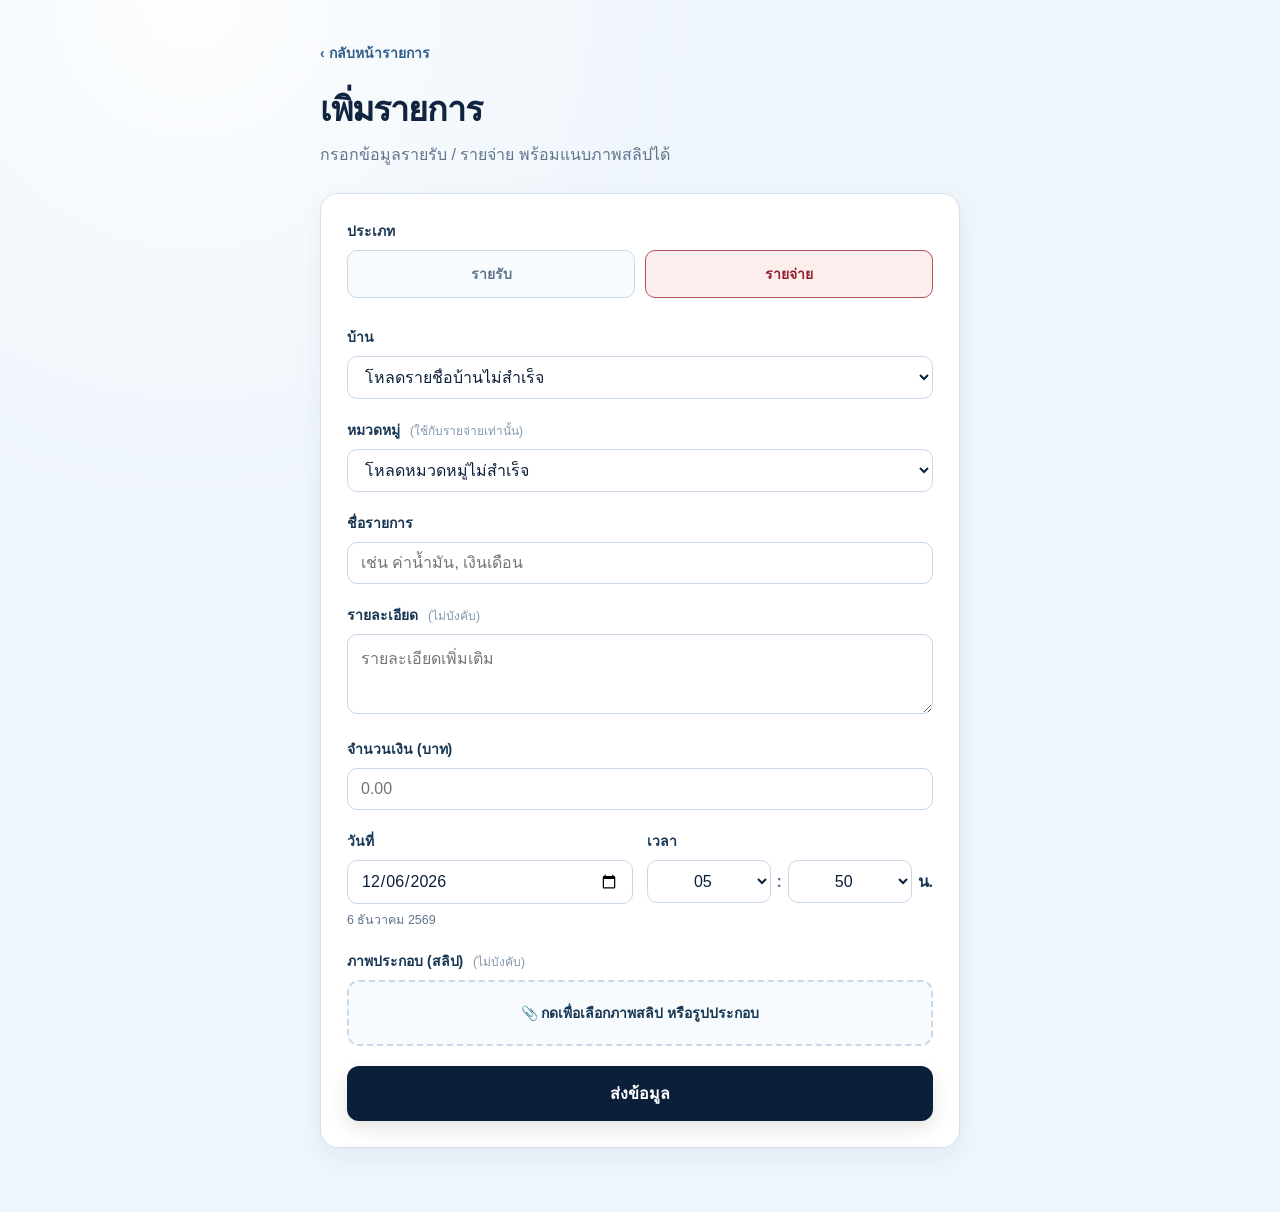
==== form.html @ 685557dc "Add files via upload" ====
<!doctype html>
<html lang="th">
<head>
<meta charset="utf-8">
<meta name="viewport" content="width=device-width, initial-scale=1">
<title>เพิ่มรายการ — รายรับ - รายจ่าย</title>
<style>
* { box-sizing: border-box; }

:root {
  font-family: "Noto Sans Thai", "Tahoma", sans-serif;
  color: #10233f;
}

body {
  margin: 0;
  min-height: 100vh;
  background:
    radial-gradient(circle at 15% 0%, rgba(255,255,255,.85), transparent 32rem),
    #eef5fb;
}

.wrap {
  width: min(640px, calc(100% - 32px));
  margin: 0 auto;
  padding: 42px 0 64px;
}

.back-link {
  display: inline-block;
  margin-bottom: 18px;
  color: #315f8c;
  font-weight: 700;
  text-decoration: none;
  font-size: 14px;
}

.back-link:hover { text-decoration: underline; }

h1 {
  margin: 0 0 6px;
  font-size: clamp(26px, 5vw, 34px);
  letter-spacing: -.03em;
}

.subtitle {
  margin: 0 0 26px;
  color: #60758d;
}

form {
  background: #fff;
  border: 1px solid #d5e2ee;
  border-radius: 18px;
  padding: 26px;
  box-shadow: 0 8px 24px rgba(22, 63, 103, .06);
}

.field {
  margin-bottom: 20px;
}

.field label {
  display: block;
  font-weight: 700;
  font-size: 14px;
  margin-bottom: 8px;
  color: #173653;
}

.field .hint {
  font-weight: 400;
  color: #8397ac;
  font-size: 12px;
  margin-left: 6px;
}

input[type="text"],
input[type="number"],
input[type="date"],
textarea,
select {
  width: 100%;
  border: 1px solid #c9d9e7;
  border-radius: 10px;
  padding: 11px 13px;
  font: inherit;
  color: #0b1f3a;
  background: white;
}

.date-thai-preview {
  margin-top: 6px;
  font-size: 12.5px;
  color: #60758d;
}

.time-select-group {
  display: flex;
  align-items: center;
  gap: 6px;
}

.time-select-group select {
  width: auto;
  flex: 1;
  text-align: center;
}

.time-colon {
  font-weight: 700;
  color: #60758d;
}

.time-suffix {
  font-weight: 700;
  color: #173653;
  white-space: nowrap;
}

textarea {
  resize: vertical;
  min-height: 80px;
}

input:focus, textarea:focus, select:focus {
  outline: 2px solid #8eabc2;
  outline-offset: 1px;
}

.type-toggle {
  display: grid;
  grid-template-columns: 1fr 1fr;
  gap: 10px;
}

.type-toggle input { display: none; }

.type-toggle label {
  display: flex;
  align-items: center;
  justify-content: center;
  border: 1px solid #c9d9e7;
  border-radius: 10px;
  padding: 12px;
  font-weight: 700;
  cursor: pointer;
  color: #60758d;
  background: #f7fbfe;
}

.type-toggle input:checked + label.income-label {
  border-color: #176b9d;
  background: #e6f1f8;
  color: #0b416c;
}

.type-toggle input:checked + label.expense-label {
  border-color: #b14f5f;
  background: #fdeeee;
  color: #92222f;
}

.row-2 {
  display: grid;
  grid-template-columns: 1fr 1fr;
  gap: 14px;
}

.image-drop {
  border: 2px dashed #c9d9e7;
  border-radius: 12px;
  padding: 20px;
  text-align: center;
  cursor: pointer;
  color: #60758d;
  background: #f7fbfe;
}

.image-drop:hover {
  border-color: #8eabc2;
}

.image-drop input { display: none; }

.image-preview-wrap {
  margin-top: 14px;
  position: relative;
  display: none;
}

.image-preview-wrap.show { display: block; }

.image-preview-wrap img {
  width: 100%;
  max-height: 320px;
  object-fit: contain;
  border-radius: 10px;
  background: #eaf3fa;
  border: 1px solid #d5e2ee;
}

.remove-image {
  margin-top: 8px;
  border: 1px solid #f0b8b8;
  border-radius: 8px;
  padding: 7px 12px;
  background: white;
  color: #b4232f;
  cursor: pointer;
  font-weight: 700;
  font-size: 13px;
}

.field-error {
  color: #b4232f;
  font-size: 13px;
  margin-top: 6px;
  display: none;
}

.field-error.show { display: block; }

.submit-button {
  width: 100%;
  border: 0;
  border-radius: 12px;
  padding: 15px;
  background: #0b1f3a;
  color: white;
  font-weight: 700;
  font-size: 16px;
  cursor: pointer;
  box-shadow: 0 7px 18px rgba(35,31,25,.12);
}

.submit-button:disabled {
  opacity: .6;
  cursor: not-allowed;
}

.form-message {
  margin-top: 16px;
  padding: 13px 15px;
  border-radius: 10px;
  font-size: 14px;
  display: none;
}

.form-message.show { display: block; }

.form-message.success {
  background: #e9f7ee;
  border: 1px solid #b6e3c6;
  color: #1c6b3a;
}

.form-message.error {
  background: #fdeeee;
  border: 1px solid #f5bcbc;
  color: #92222f;
}

select#category:disabled {
  color: #9fb1c2;
}
</style>
</head>
<body>
  <main class="wrap">
    <a class="back-link" href="index.html">‹ กลับหน้ารายการ</a>
    <h1>เพิ่มรายการ</h1>
    <p class="subtitle">กรอกข้อมูลรายรับ / รายจ่าย พร้อมแนบภาพสลิปได้</p>

    <form id="entryForm" novalidate>
      <div class="field">
        <label>ประเภท</label>
        <div class="type-toggle">
          <input type="radio" name="type" id="typeIncome" value="income">
          <label class="income-label" for="typeIncome">รายรับ</label>
          <input type="radio" name="type" id="typeExpense" value="expense" checked>
          <label class="expense-label" for="typeExpense">รายจ่าย</label>
        </div>
      </div>

      <div class="field">
        <label for="location">บ้าน</label>
        <select id="location" name="location">
          <option value="">กำลังโหลดรายชื่อบ้าน...</option>
        </select>
        <div class="field-error" id="locationError">กรุณาเลือกบ้าน</div>
      </div>

      <div class="field" id="categoryField">
        <label for="category">หมวดหมู่ <span class="hint">(ใช้กับรายจ่ายเท่านั้น)</span></label>
        <select id="category" name="category">
          <option value="">กำลังโหลดหมวดหมู่...</option>
        </select>
        <div class="field-error" id="categoryError">กรุณาเลือกหมวดหมู่</div>
      </div>

      <div class="field">
        <label for="title">ชื่อรายการ</label>
        <input type="text" id="title" name="title" placeholder="เช่น ค่าน้ำมัน, เงินเดือน">
        <div class="field-error" id="titleError">กรุณากรอกชื่อรายการ</div>
      </div>

      <div class="field">
        <label for="detail">รายละเอียด <span class="hint">(ไม่บังคับ)</span></label>
        <textarea id="detail" name="detail" placeholder="รายละเอียดเพิ่มเติม"></textarea>
      </div>

      <div class="field">
        <label for="amount">จำนวนเงิน (บาท)</label>
        <input type="number" id="amount" name="amount" min="0" step="0.01" placeholder="0.00">
        <div class="field-error" id="amountError">กรุณากรอกจำนวนเงินให้มากกว่า 0</div>
      </div>

      <div class="field row-2">
        <div>
          <label for="date">วันที่</label>
          <input type="date" id="date" name="date">
          <div class="date-thai-preview" id="dateThaiPreview"></div>
          <div class="field-error" id="dateError">กรุณาเลือกวันที่</div>
        </div>
        <div>
          <label for="timeHour">เวลา</label>
          <div class="time-select-group">
            <select id="timeHour" aria-label="ชั่วโมง"></select>
            <span class="time-colon">:</span>
            <select id="timeMinute" aria-label="นาที"></select>
            <span class="time-suffix">น.</span>
          </div>
          <div class="field-error" id="timeError">กรุณาเลือกเวลา</div>
        </div>
      </div>

      <div class="field">
        <label>ภาพประกอบ (สลิป) <span class="hint">(ไม่บังคับ)</span></label>
        <label class="image-drop" for="imageInput">
          📎 กดเพื่อเลือกภาพสลิป หรือรูปประกอบ
          <input type="file" id="imageInput" accept="image/*">
        </label>
        <div class="image-preview-wrap" id="imagePreviewWrap">
          <img id="imagePreview" src="" alt="ตัวอย่างภาพสลิปที่แนบ">
          <button type="button" class="remove-image" id="removeImageButton">ลบภาพนี้</button>
        </div>
      </div>

      <button type="submit" class="submit-button" id="submitButton">ส่งข้อมูล</button>

      <div class="form-message success" id="successMessage">
        บันทึกรายการเรียบร้อยแล้ว ✅ <a href="index.html">กลับไปดูรายการ</a>
      </div>
      <div class="form-message error" id="errorMessage">
        บันทึกไม่สำเร็จ กรุณาลองใหม่อีกครั้ง
      </div>
    </form>
  </main>

  <script>
function normalizeLocation(value){
  const text=String(value??"").trim().replace(/\s+/g," ");
  if(!text)return "";
  const compact=text.replace(/\s/g,"");
  if(compact==="บ้าน1")return "บ้าน 1";
  if(compact==="บ้าน2")return "บ้าน 2";
  return text;
}

/*
  ====== ตั้งค่าการเชื่อมต่อ ======
  โหลดข้อมูลและส่งรายการผ่าน Google Apps Script Web App
*/
const APPS_SCRIPT_URL = "https://script.google.com/macros/s/AKfycby1sjPJMsU24E-DNbBNWcezr7LhGLc2kLM4KOGnc9pw9CpC_PWTIIcjl0B0MWNKdUrfDw/exec";

const form=document.querySelector("#entryForm");
const categorySelect=document.querySelector("#category");
const categoryField=document.querySelector("#categoryField");
const titleInput=document.querySelector("#title");
const detailInput=document.querySelector("#detail");
const amountInput=document.querySelector("#amount");
const locationInput=document.querySelector("#location");
const dateInput=document.querySelector("#date");
const timeHour=document.querySelector("#timeHour");
const timeMinute=document.querySelector("#timeMinute");
const dateThaiPreview=document.querySelector("#dateThaiPreview");
const imageInput=document.querySelector("#imageInput");
const imagePreviewWrap=document.querySelector("#imagePreviewWrap");
const imagePreview=document.querySelector("#imagePreview");
const removeImageButton=document.querySelector("#removeImageButton");
const submitButton=document.querySelector("#submitButton");
const successMessage=document.querySelector("#successMessage");
const errorMessage=document.querySelector("#errorMessage");

let selectedImageBase64="";
let selectedImageName="";

const thaiMonths=["มกราคม","กุมภาพันธ์","มีนาคม","เมษายน","พฤษภาคม","มิถุนายน","กรกฎาคม","สิงหาคม","กันยายน","ตุลาคม","พฤศจิกายน","ธันวาคม"];
function updateDateThaiPreview(){
  if(!dateInput.value){dateThaiPreview.textContent="";return;}
  const [y,m,d]=dateInput.value.split("-").map(Number);
  const buddhistYear=y+543;
  dateThaiPreview.textContent=`${d} ${thaiMonths[m-1]} ${buddhistYear}`;
}
dateInput.addEventListener("change",updateDateThaiPreview);

(function populateTimeSelects(){
  const pad=n=>String(n).padStart(2,"0");
  for(let h=0;h<24;h++){
    timeHour.insertAdjacentHTML("beforeend",`<option value="${pad(h)}">${pad(h)}</option>`);
  }
  for(let m=0;m<60;m++){
    timeMinute.insertAdjacentHTML("beforeend",`<option value="${pad(m)}">${pad(m)}</option>`);
  }
})();

// ตั้งค่าเริ่มต้นวันที่/เวลาเป็นเวลาประเทศไทยโดยตรง
// ใช้ Asia/Bangkok เพื่อไม่พึ่ง timezone ของอุปกรณ์ และไม่แปลง UTC ซ้ำ
function getBangkokDateTimeParts(){
  const parts=new Intl.DateTimeFormat("en-CA",{
    timeZone:"Asia/Bangkok",
    year:"numeric",month:"2-digit",day:"2-digit",
    hour:"2-digit",minute:"2-digit",hour12:false
  }).formatToParts(new Date());
  const get=k=>parts.find(p=>p.type===k)?.value||"";
  return {year:get("year"),month:get("month"),day:get("day"),hour:get("hour"),minute:get("minute")};
}

function setDefaultDateTime(){
  const now=getBangkokDateTimeParts();
  dateInput.value=`${now.year}-${now.month}-${now.day}`;
  timeHour.value=now.hour;
  timeMinute.value=now.minute;
  updateDateThaiPreview();
}

setDefaultDateTime();

// โหลดหมวดหมู่จาก Data source เดียวกับหน้ารายการ เพื่อให้ตรงกันเสมอ
async function loadDataSource(){
  try{
    const res=await fetch(APPS_SCRIPT_URL);
    const data=await res.json();

    const categories=data.categories||[];
    categorySelect.innerHTML=categories.length
      ? categories.map(c=>`<option value="${c}">${c}</option>`).join("")
      : `<option value="">ยังไม่มีหมวดหมู่</option>`;

    const locations=[...new Set(["บ้าน 1","บ้าน 2",...(data.locations||[])].filter(Boolean))];
    locationInput.innerHTML=`<option value="">เลือกบ้าน</option>` +
      locations.map(name=>`<option value="${String(name).replace(/"/g,"&quot;")}">${String(name).replace(/&/g,"&amp;").replace(/</g,"&lt;").replace(/>/g,"&gt;")}</option>`).join("");
    if(locations.includes("บ้าน 1")) locationInput.value="บ้าน 1";
  }catch(err){
    categorySelect.innerHTML=`<option value="">โหลดหมวดหมู่ไม่สำเร็จ</option>`;
    locationInput.innerHTML=`<option value="">โหลดรายชื่อบ้านไม่สำเร็จ</option>`;
  }
}
loadDataSource();

// หมวดหมู่ใช้เฉพาะรายจ่าย (ตาม spec: รายรับไม่แยกตามหมวดหมู่)
function updateCategoryVisibility(){
  const isIncome=document.querySelector('input[name="type"]:checked').value==="income";
  categoryField.style.display=isIncome?"none":"block";
}
document.querySelectorAll('input[name="type"]').forEach(r=>r.addEventListener("change",updateCategoryVisibility));
updateCategoryVisibility();

// แปลงไฟล์ภาพที่เลือกเป็น base64 เพื่อส่งไปเก็บที่ Google Drive ผ่าน Apps Script
imageInput.addEventListener("change",()=>{
  const file=imageInput.files[0];
  if(!file)return;

  if(file.size > 5*1024*1024){
    alert("ไฟล์ภาพใหญ่เกินไป (จำกัด 5MB)");
    imageInput.value="";
    return;
  }

  const reader=new FileReader();
  reader.onload=()=>{
    selectedImageBase64=reader.result; // data:image/...;base64,....
    selectedImageName=file.name;
    imagePreview.src=selectedImageBase64;
    imagePreviewWrap.classList.add("show");
  };
  reader.readAsDataURL(file);
});

removeImageButton.addEventListener("click",()=>{
  selectedImageBase64="";
  selectedImageName="";
  imageInput.value="";
  imagePreviewWrap.classList.remove("show");
});

function clearFieldErrors(){
  document.querySelectorAll(".field-error").forEach(el=>el.classList.remove("show"));
}

function validate(){
  clearFieldErrors();
  let valid=true;
  const isIncome=document.querySelector('input[name="type"]:checked').value==="income";

  if(!isIncome && !categorySelect.value){
    document.querySelector("#categoryError").classList.add("show");
    valid=false;
  }
  if(!locationInput.value.trim()){
    document.querySelector("#locationError").classList.add("show");
    valid=false;
  }

  if(!titleInput.value.trim()){
    document.querySelector("#titleError").classList.add("show");
    valid=false;
  }
  if(!amountInput.value || Number(amountInput.value) <= 0){
    document.querySelector("#amountError").classList.add("show");
    valid=false;
  }
  if(!dateInput.value){
    document.querySelector("#dateError").classList.add("show");
    valid=false;
  }
  if(!timeHour.value || !timeMinute.value){
    document.querySelector("#timeError").classList.add("show");
    valid=false;
  }
  return valid;
}

form.addEventListener("submit",async(e)=>{
  e.preventDefault();
  successMessage.classList.remove("show");
  errorMessage.classList.remove("show");

  if(!validate())return;

  const isIncome=document.querySelector('input[name="type"]:checked').value==="income";
  const payload={
    action:"addTransaction",
    type:isIncome?"income":"expense",
    category:isIncome?"":categorySelect.value,
    location:normalizeLocation(locationInput.value),
    title:titleInput.value.trim(),
    detail:detailInput.value.trim(),
    amount:Number(amountInput.value),
    datetime:`${dateInput.value}T${timeHour.value}:${timeMinute.value}:00`,
    imageBase64:selectedImageBase64,
    imageName:selectedImageName
  };

  submitButton.disabled=true;
  submitButton.textContent="กำลังบันทึก...";

  try{
    // ใช้ text/plain เพื่อเลี่ยง CORS preflight ที่ Apps Script ไม่รองรับ
    const res=await fetch(APPS_SCRIPT_URL,{
      method:"POST",
      headers:{"Content-Type":"text/plain;charset=utf-8"},
      body:JSON.stringify(payload)
    });
    const data=await res.json();
    if(!data.ok) throw new Error(data.error||"บันทึกไม่สำเร็จ");

    successMessage.classList.add("show");
    form.reset();
    setDefaultDateTime();
    selectedImageBase64="";
    selectedImageName="";
    imagePreviewWrap.classList.remove("show");
    updateCategoryVisibility();
  }catch(err){
    errorMessage.textContent="บันทึกไม่สำเร็จ: "+err.message;
    errorMessage.classList.add("show");
  }finally{
    submitButton.disabled=false;
    submitButton.textContent="ส่งข้อมูล";
  }
});
  </script>
</body>
</html>
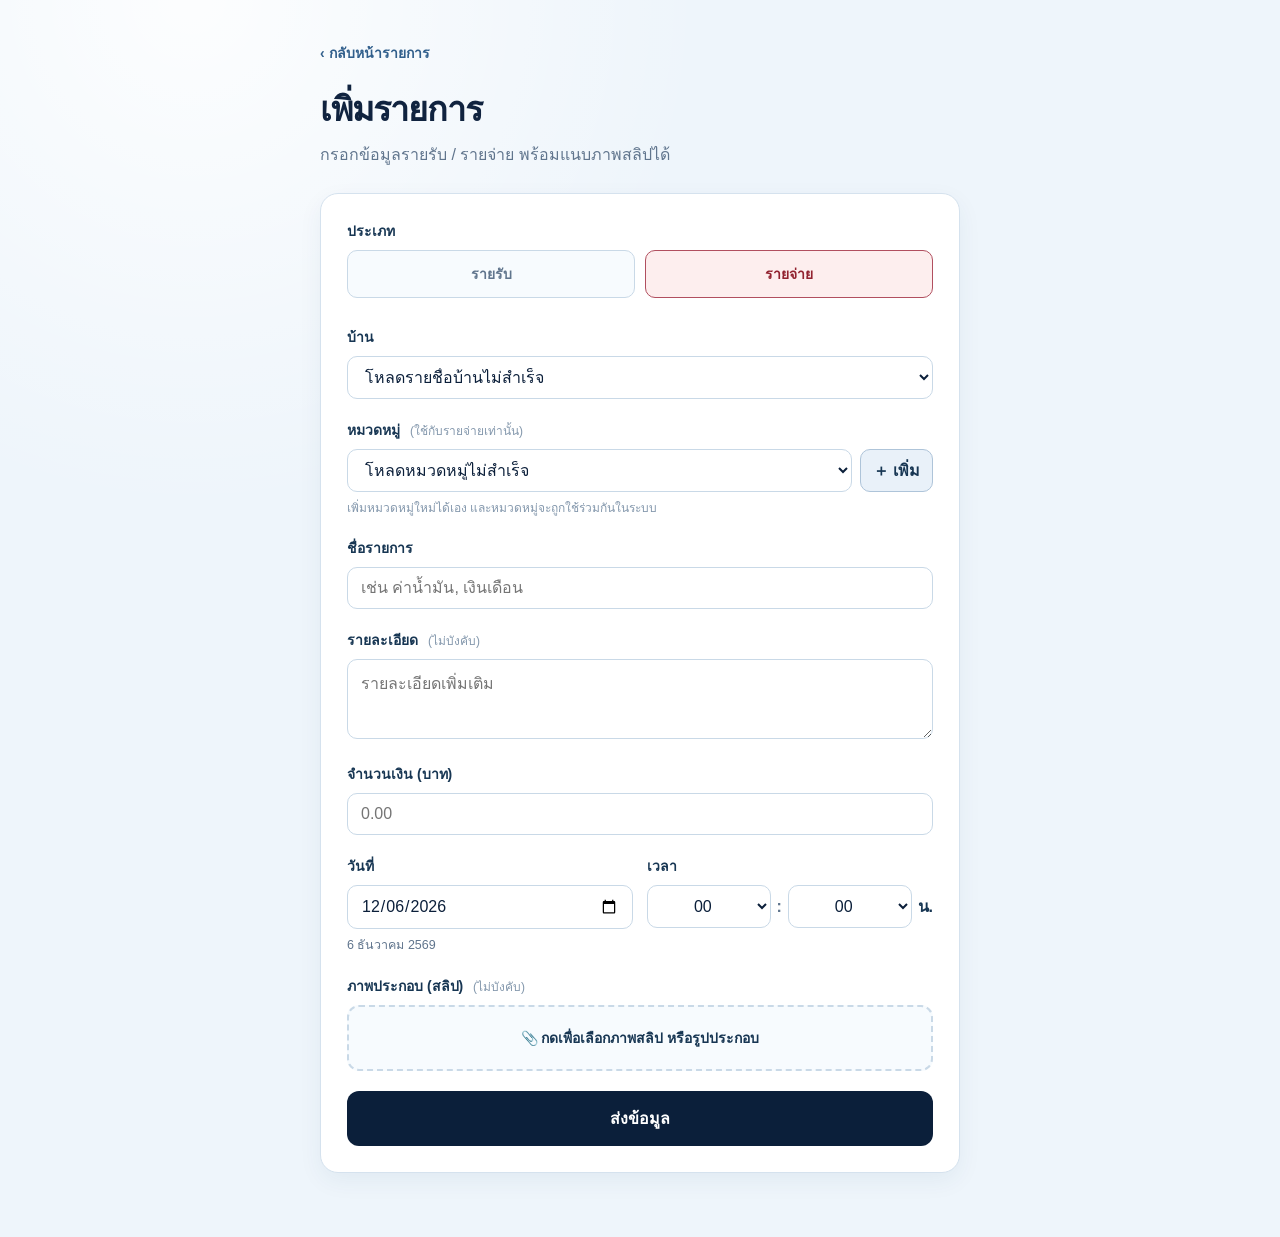
==== commit 0e834bee: "fix task form state and support user-defined categories" ====
--- a/form.html
+++ b/form.html
@@ -5,582 +5,58 @@
 <meta name="viewport" content="width=device-width, initial-scale=1">
 <title>เพิ่มรายการ — รายรับ - รายจ่าย</title>
 <style>
-* { box-sizing: border-box; }
-
-:root {
-  font-family: "Noto Sans Thai", "Tahoma", sans-serif;
-  color: #10233f;
-}
-
-body {
-  margin: 0;
-  min-height: 100vh;
-  background:
-    radial-gradient(circle at 15% 0%, rgba(255,255,255,.85), transparent 32rem),
-    #eef5fb;
-}
-
-.wrap {
-  width: min(640px, calc(100% - 32px));
-  margin: 0 auto;
-  padding: 42px 0 64px;
-}
-
-.back-link {
-  display: inline-block;
-  margin-bottom: 18px;
-  color: #315f8c;
-  font-weight: 700;
-  text-decoration: none;
-  font-size: 14px;
-}
-
-.back-link:hover { text-decoration: underline; }
-
-h1 {
-  margin: 0 0 6px;
-  font-size: clamp(26px, 5vw, 34px);
-  letter-spacing: -.03em;
-}
-
-.subtitle {
-  margin: 0 0 26px;
-  color: #60758d;
-}
-
-form {
-  background: #fff;
-  border: 1px solid #d5e2ee;
-  border-radius: 18px;
-  padding: 26px;
-  box-shadow: 0 8px 24px rgba(22, 63, 103, .06);
-}
-
-.field {
-  margin-bottom: 20px;
-}
-
-.field label {
-  display: block;
-  font-weight: 700;
-  font-size: 14px;
-  margin-bottom: 8px;
-  color: #173653;
-}
-
-.field .hint {
-  font-weight: 400;
-  color: #8397ac;
-  font-size: 12px;
-  margin-left: 6px;
-}
-
-input[type="text"],
-input[type="number"],
-input[type="date"],
-textarea,
-select {
-  width: 100%;
-  border: 1px solid #c9d9e7;
-  border-radius: 10px;
-  padding: 11px 13px;
-  font: inherit;
-  color: #0b1f3a;
-  background: white;
-}
-
-.date-thai-preview {
-  margin-top: 6px;
-  font-size: 12.5px;
-  color: #60758d;
-}
-
-.time-select-group {
-  display: flex;
-  align-items: center;
-  gap: 6px;
-}
-
-.time-select-group select {
-  width: auto;
-  flex: 1;
-  text-align: center;
-}
-
-.time-colon {
-  font-weight: 700;
-  color: #60758d;
-}
-
-.time-suffix {
-  font-weight: 700;
-  color: #173653;
-  white-space: nowrap;
-}
-
-textarea {
-  resize: vertical;
-  min-height: 80px;
-}
-
-input:focus, textarea:focus, select:focus {
-  outline: 2px solid #8eabc2;
-  outline-offset: 1px;
-}
-
-.type-toggle {
-  display: grid;
-  grid-template-columns: 1fr 1fr;
-  gap: 10px;
-}
-
-.type-toggle input { display: none; }
-
-.type-toggle label {
-  display: flex;
-  align-items: center;
-  justify-content: center;
-  border: 1px solid #c9d9e7;
-  border-radius: 10px;
-  padding: 12px;
-  font-weight: 700;
-  cursor: pointer;
-  color: #60758d;
-  background: #f7fbfe;
-}
-
-.type-toggle input:checked + label.income-label {
-  border-color: #176b9d;
-  background: #e6f1f8;
-  color: #0b416c;
-}
-
-.type-toggle input:checked + label.expense-label {
-  border-color: #b14f5f;
-  background: #fdeeee;
-  color: #92222f;
-}
-
-.row-2 {
-  display: grid;
-  grid-template-columns: 1fr 1fr;
-  gap: 14px;
-}
-
-.image-drop {
-  border: 2px dashed #c9d9e7;
-  border-radius: 12px;
-  padding: 20px;
-  text-align: center;
-  cursor: pointer;
-  color: #60758d;
-  background: #f7fbfe;
-}
-
-.image-drop:hover {
-  border-color: #8eabc2;
-}
-
-.image-drop input { display: none; }
-
-.image-preview-wrap {
-  margin-top: 14px;
-  position: relative;
-  display: none;
-}
-
-.image-preview-wrap.show { display: block; }
-
-.image-preview-wrap img {
-  width: 100%;
-  max-height: 320px;
-  object-fit: contain;
-  border-radius: 10px;
-  background: #eaf3fa;
-  border: 1px solid #d5e2ee;
-}
-
-.remove-image {
-  margin-top: 8px;
-  border: 1px solid #f0b8b8;
-  border-radius: 8px;
-  padding: 7px 12px;
-  background: white;
-  color: #b4232f;
-  cursor: pointer;
-  font-weight: 700;
-  font-size: 13px;
-}
-
-.field-error {
-  color: #b4232f;
-  font-size: 13px;
-  margin-top: 6px;
-  display: none;
-}
-
-.field-error.show { display: block; }
-
-.submit-button {
-  width: 100%;
-  border: 0;
-  border-radius: 12px;
-  padding: 15px;
-  background: #0b1f3a;
-  color: white;
-  font-weight: 700;
-  font-size: 16px;
-  cursor: pointer;
-  box-shadow: 0 7px 18px rgba(35,31,25,.12);
-}
-
-.submit-button:disabled {
-  opacity: .6;
-  cursor: not-allowed;
-}
-
-.form-message {
-  margin-top: 16px;
-  padding: 13px 15px;
-  border-radius: 10px;
-  font-size: 14px;
-  display: none;
-}
-
-.form-message.show { display: block; }
-
-.form-message.success {
-  background: #e9f7ee;
-  border: 1px solid #b6e3c6;
-  color: #1c6b3a;
-}
-
-.form-message.error {
-  background: #fdeeee;
-  border: 1px solid #f5bcbc;
-  color: #92222f;
-}
-
-select#category:disabled {
-  color: #9fb1c2;
-}
+*{box-sizing:border-box} :root{font-family:"Noto Sans Thai",Tahoma,sans-serif;color:#10233f} body{margin:0;min-height:100vh;background:radial-gradient(circle at 15% 0%,rgba(255,255,255,.85),transparent 32rem),#eef5fb}.wrap{width:min(640px,calc(100% - 32px));margin:auto;padding:42px 0 64px}.back-link{display:inline-block;margin-bottom:18px;color:#315f8c;font-weight:700;text-decoration:none;font-size:14px}h1{margin:0 0 6px;font-size:clamp(26px,5vw,34px);letter-spacing:-.03em}.subtitle{margin:0 0 26px;color:#60758d}form{background:#fff;border:1px solid #d5e2ee;border-radius:18px;padding:26px;box-shadow:0 8px 24px rgba(22,63,103,.06)}.field{margin-bottom:20px}.field label{display:block;font-weight:700;font-size:14px;margin-bottom:8px;color:#173653}.hint{font-weight:400;color:#8397ac;font-size:12px;margin-left:6px}input[type=text],input[type=number],input[type=date],textarea,select{width:100%;border:1px solid #c9d9e7;border-radius:10px;padding:11px 13px;font:inherit;color:#0b1f3a;background:#fff}input:focus,textarea:focus,select:focus{outline:2px solid #8eabc2;outline-offset:1px}.row-2{display:grid;grid-template-columns:1fr 1fr;gap:14px}.type-toggle{display:grid;grid-template-columns:1fr 1fr;gap:10px}.type-toggle input{display:none}.type-toggle label{display:flex;align-items:center;justify-content:center;border:1px solid #c9d9e7;border-radius:10px;padding:12px;font-weight:700;cursor:pointer;color:#60758d;background:#f7fbfe}.type-toggle input:checked+label.income-label{border-color:#176b9d;background:#e6f1f8;color:#0b416c}.type-toggle input:checked+label.expense-label{border-color:#b14f5f;background:#fdeeee;color:#92222f}.category-controls{display:flex;gap:8px;align-items:stretch}.category-controls select{flex:1}.small-button{border:1px solid #aec4d9;border-radius:10px;padding:0 12px;background:#e9f1f9;color:#173653;font:inherit;font-weight:700;cursor:pointer;white-space:nowrap}.small-button:hover{border-color:#8eabc2}.date-thai-preview{margin-top:6px;font-size:12.5px;color:#60758d}.time-select-group{display:flex;align-items:center;gap:6px}.time-select-group select{width:auto;flex:1;text-align:center}.time-colon{font-weight:700;color:#60758d}.time-suffix{font-weight:700;color:#173653;white-space:nowrap}textarea{resize:vertical;min-height:80px}.image-drop{border:2px dashed #c9d9e7;border-radius:12px;padding:20px;text-align:center;cursor:pointer;color:#60758d;background:#f7fbfe}.image-drop input{display:none}.image-preview-wrap{margin-top:14px;display:none}.image-preview-wrap.show{display:block}.image-preview-wrap img{width:100%;max-height:320px;object-fit:contain;border-radius:10px;background:#eaf3fa;border:1px solid #d5e2ee}.remove-image{margin-top:8px;border:1px solid #f0b8b8;border-radius:8px;padding:7px 12px;background:#fff;color:#b4232f;cursor:pointer;font-weight:700}.field-error{color:#b4232f;font-size:13px;margin-top:6px;display:none}.field-error.show{display:block}.submit-button{width:100%;border:0;border-radius:12px;padding:15px;background:#0b1f3a;color:#fff;font-weight:700;font-size:16px;cursor:pointer}.submit-button:disabled{opacity:.6;cursor:not-allowed}.form-message{margin-top:16px;padding:13px 15px;border-radius:10px;font-size:14px;display:none}.form-message.show{display:block}.form-message.success{background:#e9f7ee;border:1px solid #b6e3c6;color:#1c6b3a}.form-message.error{background:#fdeeee;border:1px solid #f5bcbc;color:#92222f}.loading-note{font-size:12px;color:#8397ac;margin-top:6px}
 </style>
 </head>
 <body>
-  <main class="wrap">
-    <a class="back-link" href="index.html">‹ กลับหน้ารายการ</a>
-    <h1>เพิ่มรายการ</h1>
-    <p class="subtitle">กรอกข้อมูลรายรับ / รายจ่าย พร้อมแนบภาพสลิปได้</p>
-
-    <form id="entryForm" novalidate>
-      <div class="field">
-        <label>ประเภท</label>
-        <div class="type-toggle">
-          <input type="radio" name="type" id="typeIncome" value="income">
-          <label class="income-label" for="typeIncome">รายรับ</label>
-          <input type="radio" name="type" id="typeExpense" value="expense" checked>
-          <label class="expense-label" for="typeExpense">รายจ่าย</label>
-        </div>
-      </div>
-
-      <div class="field">
-        <label for="location">บ้าน</label>
-        <select id="location" name="location">
-          <option value="">กำลังโหลดรายชื่อบ้าน...</option>
-        </select>
-        <div class="field-error" id="locationError">กรุณาเลือกบ้าน</div>
-      </div>
-
-      <div class="field" id="categoryField">
-        <label for="category">หมวดหมู่ <span class="hint">(ใช้กับรายจ่ายเท่านั้น)</span></label>
-        <select id="category" name="category">
-          <option value="">กำลังโหลดหมวดหมู่...</option>
-        </select>
-        <div class="field-error" id="categoryError">กรุณาเลือกหมวดหมู่</div>
-      </div>
-
-      <div class="field">
-        <label for="title">ชื่อรายการ</label>
-        <input type="text" id="title" name="title" placeholder="เช่น ค่าน้ำมัน, เงินเดือน">
-        <div class="field-error" id="titleError">กรุณากรอกชื่อรายการ</div>
-      </div>
-
-      <div class="field">
-        <label for="detail">รายละเอียด <span class="hint">(ไม่บังคับ)</span></label>
-        <textarea id="detail" name="detail" placeholder="รายละเอียดเพิ่มเติม"></textarea>
-      </div>
-
-      <div class="field">
-        <label for="amount">จำนวนเงิน (บาท)</label>
-        <input type="number" id="amount" name="amount" min="0" step="0.01" placeholder="0.00">
-        <div class="field-error" id="amountError">กรุณากรอกจำนวนเงินให้มากกว่า 0</div>
-      </div>
-
-      <div class="field row-2">
-        <div>
-          <label for="date">วันที่</label>
-          <input type="date" id="date" name="date">
-          <div class="date-thai-preview" id="dateThaiPreview"></div>
-          <div class="field-error" id="dateError">กรุณาเลือกวันที่</div>
-        </div>
-        <div>
-          <label for="timeHour">เวลา</label>
-          <div class="time-select-group">
-            <select id="timeHour" aria-label="ชั่วโมง"></select>
-            <span class="time-colon">:</span>
-            <select id="timeMinute" aria-label="นาที"></select>
-            <span class="time-suffix">น.</span>
-          </div>
-          <div class="field-error" id="timeError">กรุณาเลือกเวลา</div>
-        </div>
-      </div>
-
-      <div class="field">
-        <label>ภาพประกอบ (สลิป) <span class="hint">(ไม่บังคับ)</span></label>
-        <label class="image-drop" for="imageInput">
-          📎 กดเพื่อเลือกภาพสลิป หรือรูปประกอบ
-          <input type="file" id="imageInput" accept="image/*">
-        </label>
-        <div class="image-preview-wrap" id="imagePreviewWrap">
-          <img id="imagePreview" src="" alt="ตัวอย่างภาพสลิปที่แนบ">
-          <button type="button" class="remove-image" id="removeImageButton">ลบภาพนี้</button>
-        </div>
-      </div>
-
-      <button type="submit" class="submit-button" id="submitButton">ส่งข้อมูล</button>
-
-      <div class="form-message success" id="successMessage">
-        บันทึกรายการเรียบร้อยแล้ว ✅ <a href="index.html">กลับไปดูรายการ</a>
-      </div>
-      <div class="form-message error" id="errorMessage">
-        บันทึกไม่สำเร็จ กรุณาลองใหม่อีกครั้ง
-      </div>
-    </form>
-  </main>
-
-  <script>
-function normalizeLocation(value){
-  const text=String(value??"").trim().replace(/\s+/g," ");
-  if(!text)return "";
-  const compact=text.replace(/\s/g,"");
-  if(compact==="บ้าน1")return "บ้าน 1";
-  if(compact==="บ้าน2")return "บ้าน 2";
-  return text;
-}
-
-/*
-  ====== ตั้งค่าการเชื่อมต่อ ======
-  โหลดข้อมูลและส่งรายการผ่าน Google Apps Script Web App
-*/
-const APPS_SCRIPT_URL = "https://script.google.com/macros/s/AKfycby1sjPJMsU24E-DNbBNWcezr7LhGLc2kLM4KOGnc9pw9CpC_PWTIIcjl0B0MWNKdUrfDw/exec";
-
-const form=document.querySelector("#entryForm");
-const categorySelect=document.querySelector("#category");
-const categoryField=document.querySelector("#categoryField");
-const titleInput=document.querySelector("#title");
-const detailInput=document.querySelector("#detail");
-const amountInput=document.querySelector("#amount");
-const locationInput=document.querySelector("#location");
-const dateInput=document.querySelector("#date");
-const timeHour=document.querySelector("#timeHour");
-const timeMinute=document.querySelector("#timeMinute");
-const dateThaiPreview=document.querySelector("#dateThaiPreview");
-const imageInput=document.querySelector("#imageInput");
-const imagePreviewWrap=document.querySelector("#imagePreviewWrap");
-const imagePreview=document.querySelector("#imagePreview");
-const removeImageButton=document.querySelector("#removeImageButton");
-const submitButton=document.querySelector("#submitButton");
-const successMessage=document.querySelector("#successMessage");
-const errorMessage=document.querySelector("#errorMessage");
-
-let selectedImageBase64="";
-let selectedImageName="";
-
-const thaiMonths=["มกราคม","กุมภาพันธ์","มีนาคม","เมษายน","พฤษภาคม","มิถุนายน","กรกฎาคม","สิงหาคม","กันยายน","ตุลาคม","พฤศจิกายน","ธันวาคม"];
-function updateDateThaiPreview(){
-  if(!dateInput.value){dateThaiPreview.textContent="";return;}
-  const [y,m,d]=dateInput.value.split("-").map(Number);
-  const buddhistYear=y+543;
-  dateThaiPreview.textContent=`${d} ${thaiMonths[m-1]} ${buddhistYear}`;
-}
-dateInput.addEventListener("change",updateDateThaiPreview);
-
-(function populateTimeSelects(){
-  const pad=n=>String(n).padStart(2,"0");
-  for(let h=0;h<24;h++){
-    timeHour.insertAdjacentHTML("beforeend",`<option value="${pad(h)}">${pad(h)}</option>`);
-  }
-  for(let m=0;m<60;m++){
-    timeMinute.insertAdjacentHTML("beforeend",`<option value="${pad(m)}">${pad(m)}</option>`);
-  }
-})();
-
-// ตั้งค่าเริ่มต้นวันที่/เวลาเป็นเวลาประเทศไทยโดยตรง
-// ใช้ Asia/Bangkok เพื่อไม่พึ่ง timezone ของอุปกรณ์ และไม่แปลง UTC ซ้ำ
-function getBangkokDateTimeParts(){
-  const parts=new Intl.DateTimeFormat("en-CA",{
-    timeZone:"Asia/Bangkok",
-    year:"numeric",month:"2-digit",day:"2-digit",
-    hour:"2-digit",minute:"2-digit",hour12:false
-  }).formatToParts(new Date());
-  const get=k=>parts.find(p=>p.type===k)?.value||"";
-  return {year:get("year"),month:get("month"),day:get("day"),hour:get("hour"),minute:get("minute")};
-}
-
-function setDefaultDateTime(){
-  const now=getBangkokDateTimeParts();
-  dateInput.value=`${now.year}-${now.month}-${now.day}`;
-  timeHour.value=now.hour;
-  timeMinute.value=now.minute;
-  updateDateThaiPreview();
-}
-
-setDefaultDateTime();
-
-// โหลดหมวดหมู่จาก Data source เดียวกับหน้ารายการ เพื่อให้ตรงกันเสมอ
-async function loadDataSource(){
-  try{
-    const res=await fetch(APPS_SCRIPT_URL);
-    const data=await res.json();
-
-    const categories=data.categories||[];
-    categorySelect.innerHTML=categories.length
-      ? categories.map(c=>`<option value="${c}">${c}</option>`).join("")
-      : `<option value="">ยังไม่มีหมวดหมู่</option>`;
-
-    const locations=[...new Set(["บ้าน 1","บ้าน 2",...(data.locations||[])].filter(Boolean))];
-    locationInput.innerHTML=`<option value="">เลือกบ้าน</option>` +
-      locations.map(name=>`<option value="${String(name).replace(/"/g,"&quot;")}">${String(name).replace(/&/g,"&amp;").replace(/</g,"&lt;").replace(/>/g,"&gt;")}</option>`).join("");
-    if(locations.includes("บ้าน 1")) locationInput.value="บ้าน 1";
-  }catch(err){
-    categorySelect.innerHTML=`<option value="">โหลดหมวดหมู่ไม่สำเร็จ</option>`;
-    locationInput.innerHTML=`<option value="">โหลดรายชื่อบ้านไม่สำเร็จ</option>`;
-  }
-}
-loadDataSource();
-
-// หมวดหมู่ใช้เฉพาะรายจ่าย (ตาม spec: รายรับไม่แยกตามหมวดหมู่)
-function updateCategoryVisibility(){
-  const isIncome=document.querySelector('input[name="type"]:checked').value==="income";
-  categoryField.style.display=isIncome?"none":"block";
-}
-document.querySelectorAll('input[name="type"]').forEach(r=>r.addEventListener("change",updateCategoryVisibility));
-updateCategoryVisibility();
-
-// แปลงไฟล์ภาพที่เลือกเป็น base64 เพื่อส่งไปเก็บที่ Google Drive ผ่าน Apps Script
-imageInput.addEventListener("change",()=>{
-  const file=imageInput.files[0];
-  if(!file)return;
-
-  if(file.size > 5*1024*1024){
-    alert("ไฟล์ภาพใหญ่เกินไป (จำกัด 5MB)");
-    imageInput.value="";
-    return;
-  }
-
-  const reader=new FileReader();
-  reader.onload=()=>{
-    selectedImageBase64=reader.result; // data:image/...;base64,....
-    selectedImageName=file.name;
-    imagePreview.src=selectedImageBase64;
-    imagePreviewWrap.classList.add("show");
-  };
-  reader.readAsDataURL(file);
-});
-
-removeImageButton.addEventListener("click",()=>{
-  selectedImageBase64="";
-  selectedImageName="";
-  imageInput.value="";
-  imagePreviewWrap.classList.remove("show");
-});
-
-function clearFieldErrors(){
-  document.querySelectorAll(".field-error").forEach(el=>el.classList.remove("show"));
-}
-
-function validate(){
-  clearFieldErrors();
-  let valid=true;
-  const isIncome=document.querySelector('input[name="type"]:checked').value==="income";
-
-  if(!isIncome && !categorySelect.value){
-    document.querySelector("#categoryError").classList.add("show");
-    valid=false;
-  }
-  if(!locationInput.value.trim()){
-    document.querySelector("#locationError").classList.add("show");
-    valid=false;
-  }
-
-  if(!titleInput.value.trim()){
-    document.querySelector("#titleError").classList.add("show");
-    valid=false;
-  }
-  if(!amountInput.value || Number(amountInput.value) <= 0){
-    document.querySelector("#amountError").classList.add("show");
-    valid=false;
-  }
-  if(!dateInput.value){
-    document.querySelector("#dateError").classList.add("show");
-    valid=false;
-  }
-  if(!timeHour.value || !timeMinute.value){
-    document.querySelector("#timeError").classList.add("show");
-    valid=false;
-  }
-  return valid;
-}
-
-form.addEventListener("submit",async(e)=>{
-  e.preventDefault();
-  successMessage.classList.remove("show");
-  errorMessage.classList.remove("show");
-
-  if(!validate())return;
-
-  const isIncome=document.querySelector('input[name="type"]:checked').value==="income";
-  const payload={
-    action:"addTransaction",
-    type:isIncome?"income":"expense",
-    category:isIncome?"":categorySelect.value,
-    location:normalizeLocation(locationInput.value),
-    title:titleInput.value.trim(),
-    detail:detailInput.value.trim(),
-    amount:Number(amountInput.value),
-    datetime:`${dateInput.value}T${timeHour.value}:${timeMinute.value}:00`,
-    imageBase64:selectedImageBase64,
-    imageName:selectedImageName
-  };
-
-  submitButton.disabled=true;
-  submitButton.textContent="กำลังบันทึก...";
-
-  try{
-    // ใช้ text/plain เพื่อเลี่ยง CORS preflight ที่ Apps Script ไม่รองรับ
-    const res=await fetch(APPS_SCRIPT_URL,{
-      method:"POST",
-      headers:{"Content-Type":"text/plain;charset=utf-8"},
-      body:JSON.stringify(payload)
-    });
-    const data=await res.json();
-    if(!data.ok) throw new Error(data.error||"บันทึกไม่สำเร็จ");
-
-    successMessage.classList.add("show");
-    form.reset();
-    setDefaultDateTime();
-    selectedImageBase64="";
-    selectedImageName="";
-    imagePreviewWrap.classList.remove("show");
-    updateCategoryVisibility();
-  }catch(err){
-    errorMessage.textContent="บันทึกไม่สำเร็จ: "+err.message;
-    errorMessage.classList.add("show");
-  }finally{
-    submitButton.disabled=false;
-    submitButton.textContent="ส่งข้อมูล";
-  }
-});
-  </script>
+<main class="wrap">
+<a class="back-link" href="index.html">‹ กลับหน้ารายการ</a>
+<h1>เพิ่มรายการ</h1>
+<p class="subtitle">กรอกข้อมูลรายรับ / รายจ่าย พร้อมแนบภาพสลิปได้</p>
+<form id="entryForm" novalidate>
+<div class="field"><label>ประเภท</label><div class="type-toggle"><input type="radio" name="type" id="typeIncome" value="income"><label class="income-label" for="typeIncome">รายรับ</label><input type="radio" name="type" id="typeExpense" value="expense" checked><label class="expense-label" for="typeExpense">รายจ่าย</label></div></div>
+<div class="field"><label for="location">บ้าน</label><select id="location" name="location"><option value="">กำลังโหลดรายชื่อบ้าน...</option></select><div class="field-error" id="locationError">กรุณาเลือกบ้าน</div></div>
+<div class="field" id="categoryField"><label for="category">หมวดหมู่ <span class="hint">(ใช้กับรายจ่ายเท่านั้น)</span></label><div class="category-controls"><select id="category" name="category"><option value="">กำลังโหลดหมวดหมู่...</option></select><button type="button" class="small-button" id="addCategoryButton">＋ เพิ่ม</button></div><div class="loading-note">เพิ่มหมวดหมู่ใหม่ได้เอง และหมวดหมู่จะถูกใช้ร่วมกันในระบบ</div><div class="field-error" id="categoryError">กรุณาเลือกหมวดหมู่</div></div>
+<div class="field"><label for="title">ชื่อรายการ</label><input type="text" id="title" name="title" autocomplete="off" placeholder="เช่น ค่าน้ำมัน, เงินเดือน"><div class="field-error" id="titleError">กรุณากรอกชื่อรายการ</div></div>
+<div class="field"><label for="detail">รายละเอียด <span class="hint">(ไม่บังคับ)</span></label><textarea id="detail" name="detail" placeholder="รายละเอียดเพิ่มเติม"></textarea></div>
+<div class="field"><label for="amount">จำนวนเงิน (บาท)</label><input type="number" id="amount" name="amount" min="0" step="0.01" inputmode="decimal" placeholder="0.00"><div class="field-error" id="amountError">กรุณากรอกจำนวนเงินให้มากกว่า 0</div></div>
+<div class="field row-2"><div><label for="date">วันที่</label><input type="date" id="date" name="date"><div class="date-thai-preview" id="dateThaiPreview"></div><div class="field-error" id="dateError">กรุณาเลือกวันที่</div></div><div><label for="timeHour">เวลา</label><div class="time-select-group"><select id="timeHour" aria-label="ชั่วโมง"></select><span class="time-colon">:</span><select id="timeMinute" aria-label="นาที"></select><span class="time-suffix">น.</span></div><div class="field-error" id="timeError">กรุณาเลือกเวลา</div></div></div>
+<div class="field"><label>ภาพประกอบ (สลิป) <span class="hint">(ไม่บังคับ)</span></label><label class="image-drop" for="imageInput">📎 กดเพื่อเลือกภาพสลิป หรือรูปประกอบ<input type="file" id="imageInput" accept="image/*"></label><div class="image-preview-wrap" id="imagePreviewWrap"><img id="imagePreview" src="" alt="ตัวอย่างภาพสลิปที่แนบ"><button type="button" class="remove-image" id="removeImageButton">ลบภาพนี้</button></div></div>
+<button type="submit" class="submit-button" id="submitButton">ส่งข้อมูล</button>
+<div class="form-message success" id="successMessage">บันทึกรายการเรียบร้อยแล้ว ✅ <a href="index.html">กลับไปดูรายการ</a></div>
+<div class="form-message error" id="errorMessage">บันทึกไม่สำเร็จ กรุณาลองใหม่อีกครั้ง</div>
+</form></main>
+<script>
+const APPS_SCRIPT_URL="https://script.google.com/macros/s/AKfycby1sjPJMsU24E-DNbBNWcezr7LhGLc2kLM4KOGnc9pw9CpC_PWTIIcjl0B0MWNKdUrfDw/exec";
+const form=document.querySelector("#entryForm"),categorySelect=document.querySelector("#category"),categoryField=document.querySelector("#categoryField"),titleInput=document.querySelector("#title"),detailInput=document.querySelector("#detail"),amountInput=document.querySelector("#amount"),locationInput=document.querySelector("#location"),dateInput=document.querySelector("#date"),timeHour=document.querySelector("#timeHour"),timeMinute=document.querySelector("#timeMinute"),dateThaiPreview=document.querySelector("#dateThaiPreview"),imageInput=document.querySelector("#imageInput"),imagePreviewWrap=document.querySelector("#imagePreviewWrap"),imagePreview=document.querySelector("#imagePreview"),removeImageButton=document.querySelector("#removeImageButton"),submitButton=document.querySelector("#submitButton"),successMessage=document.querySelector("#successMessage"),errorMessage=document.querySelector("#errorMessage");
+let selectedImageBase64="",selectedImageName="",categories=[],locations=[],dataReady=false;
+const DRAFT_KEY="gpt-task-add-draft-v2",thaiMonths=["มกราคม","กุมภาพันธ์","มีนาคม","เมษายน","พฤษภาคม","มิถุนายน","กรกฎาคม","สิงหาคม","กันยายน","ตุลาคม","พฤศจิกายน","ธันวาคม"];
+function escapeHtml(v){return String(v??"").replace(/&/g,"&amp;").replace(/</g,"&lt;").replace(/>/g,"&gt;").replace(/\"/g,"&quot;").replace(/'/g,"&#039;")}
+function normalizeLocation(v){const t=String(v??"").trim().replace(/\s+/g," ");if(!t)return "";const c=t.replace(/\s/g,"");if(c==="บ้าน1")return "บ้าน 1";if(c==="บ้าน2")return "บ้าน 2";return t}
+function updateDateThaiPreview(){if(!dateInput.value){dateThaiPreview.textContent="";return}const [y,m,d]=dateInput.value.split("-").map(Number);dateThaiPreview.textContent=`${d} ${thaiMonths[m-1]} ${y+543}`}
+(function populateTime(){const pad=n=>String(n).padStart(2,"0");for(let h=0;h<24;h++)timeHour.insertAdjacentHTML("beforeend",`<option value="${pad(h)}">${pad(h)}</option>`);for(let m=0;m<60;m++)timeMinute.insertAdjacentHTML("beforeend",`<option value="${pad(m)}">${pad(m)}</option>`)})();
+function getBangkokParts(){const p=new Intl.DateTimeFormat("en-CA",{timeZone:"Asia/Bangkok",year:"numeric",month:"2-digit",day:"2-digit",hour:"2-digit",minute:"2-digit",hour12:false}).formatToParts(new Date()),get=k=>p.find(x=>x.type===k)?.value||"";return{year:get("year"),month:get("month"),day:get("day"),hour:get("hour"),minute:get("minute")}}
+function setDefaultDateTime(){const n=getBangkokParts();if(!dateInput.value)dateInput.value=`${n.year}-${n.month}-${n.day}`;if(!timeHour.value)timeHour.value=n.hour;if(!timeMinute.value)timeMinute.value=n.minute;updateDateThaiPreview()}
+function snapshotDraft(){return{type:document.querySelector('input[name="type"]:checked')?.value||"expense",location:locationInput.value,category:categorySelect.value,title:titleInput.value,detail:detailInput.value,amount:amountInput.value,date:dateInput.value,hour:timeHour.value,minute:timeMinute.value}}
+function saveDraft(){try{sessionStorage.setItem(DRAFT_KEY,JSON.stringify(snapshotDraft()))}catch(e){}}
+function restoreDraft(){try{const raw=sessionStorage.getItem(DRAFT_KEY);if(!raw)return;const d=JSON.parse(raw);const radio=document.querySelector(`input[name="type"][value="${d.type}"]`);if(radio)radio.checked=true;if(d.title!=null)titleInput.value=d.title;if(d.detail!=null)detailInput.value=d.detail;if(d.amount!=null)amountInput.value=d.amount;if(d.date)dateInput.value=d.date;if(d.hour)timeHour.value=d.hour;if(d.minute)timeMinute.value=d.minute;setDefaultDateTime();updateCategoryVisibility()}catch(e){}}
+function clearDraft(){try{sessionStorage.removeItem(DRAFT_KEY)}catch(e){}}
+function updateCategoryVisibility(){const income=document.querySelector('input[name="type"]:checked')?.value==="income";categoryField.style.display=income?"none":"block"}
+function renderCategories(preferred=""){const old=preferred||categorySelect.value;categorySelect.innerHTML=categories.length?categories.map(c=>`<option value="${escapeHtml(c)}">${escapeHtml(c)}</option>`).join(""):"<option value=\"\">ยังไม่มีหมวดหมู่</option>";if(old&&categories.includes(old))categorySelect.value=old}
+function renderLocations(preferred=""){const old=preferred||locationInput.value;locationInput.innerHTML='<option value="">เลือกบ้าน</option>'+locations.map(n=>`<option value="${escapeHtml(n)}">${escapeHtml(n)}</option>`).join("");if(old&&locations.includes(old))locationInput.value=old;else if(locations.includes("บ้าน 1"))locationInput.value="บ้าน 1"}
+async function loadDataSource(){try{const res=await fetch(APPS_SCRIPT_URL,{cache:"no-store"});if(!res.ok)throw new Error("โหลดข้อมูลไม่สำเร็จ");const data=await res.json();categories=[...new Set((data.categories||[]).map(x=>String(x).trim()).filter(Boolean))];locations=[...new Set(["บ้าน 1","บ้าน 2",...(data.locations||[])].map(normalizeLocation).filter(Boolean))];renderCategories();renderLocations();dataReady=true;restoreDraft()}catch(err){categorySelect.innerHTML='<option value="">โหลดหมวดหมู่ไม่สำเร็จ</option>';locationInput.innerHTML='<option value="">โหลดรายชื่อบ้านไม่สำเร็จ</option>'}}
+function clearFieldErrors(){document.querySelectorAll(".field-error").forEach(x=>x.classList.remove("show"))}
+function validate(){clearFieldErrors();let ok=true,isIncome=document.querySelector('input[name="type"]:checked')?.value==="income";if(!isIncome&&!categorySelect.value){document.querySelector("#categoryError").classList.add("show");ok=false}if(!locationInput.value.trim()){document.querySelector("#locationError").classList.add("show");ok=false}if(!titleInput.value.trim()){document.querySelector("#titleError").classList.add("show");ok=false}if(!amountInput.value||Number(amountInput.value)<=0){document.querySelector("#amountError").classList.add("show");ok=false}if(!dateInput.value){document.querySelector("#dateError").classList.add("show");ok=false}if(!timeHour.value||!timeMinute.value){document.querySelector("#timeError").classList.add("show");ok=false}return ok}
+async function addCategory(){const name=prompt("ชื่อหมวดหมู่ใหม่");if(name===null)return;const clean=name.trim().replace(/\s+/g," ");if(!clean)return alert("กรุณาใส่ชื่อหมวดหมู่");if(clean.length>60)return alert("ชื่อหมวดหมู่ยาวเกินไป");if(categories.some(x=>x.toLowerCase()===clean.toLowerCase())){categorySelect.value=categories.find(x=>x.toLowerCase()===clean.toLowerCase());return}const button=document.querySelector("#addCategoryButton");button.disabled=true;try{const res=await fetch(APPS_SCRIPT_URL,{method:"POST",headers:{"Content-Type":"text/plain;charset=utf-8"},body:JSON.stringify({action:"addCategory",name:clean})});const data=await res.json();if(!data.ok)throw new Error(data.error||"เพิ่มหมวดหมู่ไม่สำเร็จ");categories.push(clean);renderCategories(clean);saveDraft()}catch(err){alert("เพิ่มหมวดหมู่ไม่สำเร็จ: "+err.message)}finally{button.disabled=false}}
+function persistOnInput(){saveDraft()}
+[titleInput,detailInput,amountInput,dateInput,locationInput,categorySelect,timeHour,timeMinute].forEach(el=>{el.addEventListener("input",persistOnInput);el.addEventListener("change",persistOnInput)});
+dateInput.addEventListener("change",()=>{updateDateThaiPreview();saveDraft()});
+document.querySelectorAll('input[name="type"]').forEach(r=>r.addEventListener("change",()=>{updateCategoryVisibility();saveDraft()}));
+document.querySelector("#addCategoryButton").addEventListener("click",addCategory);
+imageInput.addEventListener("change",()=>{const file=imageInput.files[0];if(!file)return;if(file.size>5*1024*1024){alert("ไฟล์ภาพใหญ่เกินไป (จำกัด 5MB)");imageInput.value="";return}const reader=new FileReader();reader.onload=()=>{selectedImageBase64=reader.result;selectedImageName=file.name;imagePreview.src=selectedImageBase64;imagePreviewWrap.classList.add("show")};reader.readAsDataURL(file)});
+removeImageButton.addEventListener("click",()=>{selectedImageBase64="";selectedImageName="";imageInput.value="";imagePreviewWrap.classList.remove("show")});
+form.addEventListener("submit",async e=>{e.preventDefault();successMessage.classList.remove("show");errorMessage.classList.remove("show");saveDraft();if(!validate())return;const isIncome=document.querySelector('input[name="type"]:checked').value==="income",payload={action:"addTransaction",type:isIncome?"income":"expense",category:isIncome?"":categorySelect.value,location:normalizeLocation(locationInput.value),title:titleInput.value.trim(),detail:detailInput.value.trim(),amount:Number(amountInput.value),datetime:`${dateInput.value}T${timeHour.value}:${timeMinute.value}:00`,imageBase64:selectedImageBase64,imageName:selectedImageName};submitButton.disabled=true;submitButton.textContent="กำลังบันทึก...";try{const res=await fetch(APPS_SCRIPT_URL,{method:"POST",headers:{"Content-Type":"text/plain;charset=utf-8"},body:JSON.stringify(payload)});const data=await res.json();if(!data.ok)throw new Error(data.error||"บันทึกไม่สำเร็จ");clearDraft();successMessage.classList.add("show");form.reset();setDefaultDateTime();selectedImageBase64="";selectedImageName="";imagePreviewWrap.classList.remove("show");updateCategoryVisibility()}catch(err){errorMessage.textContent="บันทึกไม่สำเร็จ: "+err.message;errorMessage.classList.add("show")}finally{submitButton.disabled=false;submitButton.textContent="ส่งข้อมูล"}});
+setDefaultDateTime();updateCategoryVisibility();loadDataSource();
+</script>
 </body>
 </html>
